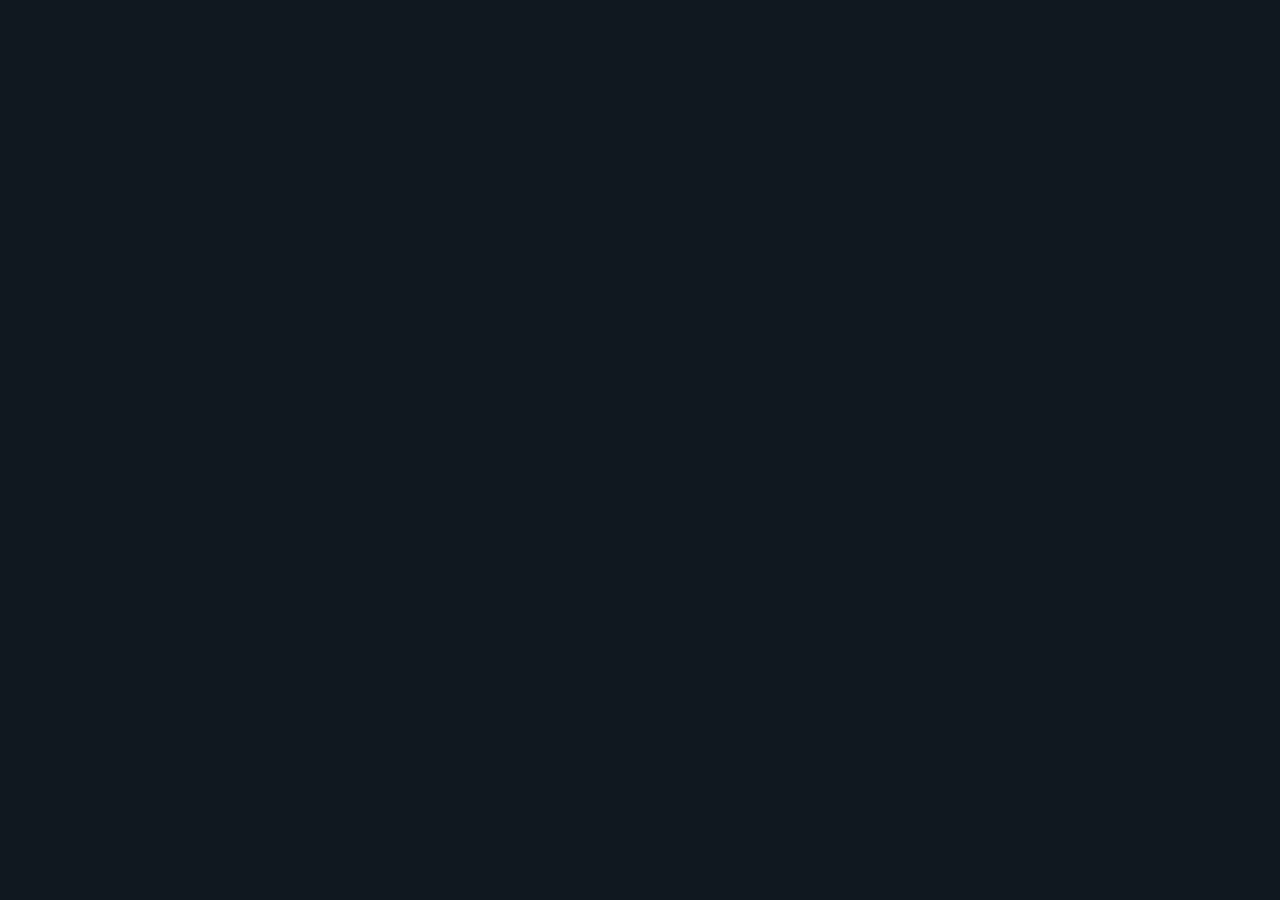
==== minecraft.html @ 402e96be "Create minecraft.html" ====
<!DOCTYPE html>
<html lang="pt-BR">
<head>
<meta charset="UTF-8">
<meta name="viewport" content="width=device-width, initial-scale=1.0">
<meta name="description" content="Minecraft Compacto — Versão gratuita, leve e direta para baixar pelo MediaFire. Feita para rodar em qualquer computador.">
<title>Minecraft Compacto — Relíquias do Gil</title>

<style>
:root {
  --verde: #19c37d;
  --laranja: #ff8a24;
  --azul: #2589ff;
  --fundo: #101820;
  --cartao: #192630;
  --texto: #f4f7fa;
  --suave: #b5c2cc;
  --destaque: #facc15;
}

* {
  margin: 0;
  padding: 0;
  box-sizing: border-box;
}

html {
  scroll-behavior: smooth;
}

body {
  font-family: Arial, sans-serif;
  background: var(--fundo);
  color: var(--texto);
  line-height: 1.6;
}

header {
  min-height: 70px;
  padding: 15px 8%;
  display: flex;
  justify-content: space-between;
  align-items: center;
  flex-wrap: wrap;
  gap: 15px;
  background: #101820;
  border-bottom: 1px solid #293944;
  position: relative;
  z-index: 100;
}

.logo {
  font-size: 22px;
  font-weight: bold;
}

.logo span:nth-child(1) { color: var(--verde); }
.logo span:nth-child(2) { color: var(--laranja); }
.logo span:nth-child(3) { color: var(--azul); }

nav a {
  color: white;
  text-decoration: none;
  margin-left: 20px;
  font-size: 14px;
}

nav a:hover {
  color: var(--verde);
}

.voltar {
  display: inline-block;
  color: var(--azul);
  text-decoration: none;
  margin-bottom: 20px;
  font-weight: bold;
}

.voltar:hover {
  color: var(--verde);
}

.conteudo-pagina {
  padding: 40px 8%;
  max-width: 1000px;
  margin: 0 auto;
}

.capa-minecraft {
  height: 480px;
  min-height: 380px;
  position: relative;
  overflow: hidden;
  border-radius: 13px;
  margin-bottom: 40px;
  border: 2px solid #30414d;
}

.slides-minecraft {
  position: absolute;
  inset: 0;
  z-index: 1;
}

.slide-mc {
  position: absolute;
  inset: 0;
  background-size: cover;
  background-position: center;
  opacity: 0;
  transition: opacity 0.9s ease-in-out;
  display: flex;
  align-items: center;
  justify-content: center;
  text-align: center;
  padding: 30px;
}

.slide-mc.ativo {
  opacity: 1;
}

.conteudo-slide {
  max-width: 750px;
}

.slide-mc h2 {
  font-size: clamp(26px, 5vw, 46px);
  margin-bottom: 20px;
  text-shadow: 0 2px 10px rgba(0,0,0,0.5);
}

.slide-mc h2 span {
  color: var(--destaque);
}

.slide-mc p {
  font-size: 18px;
  line-height: 1.9;
  text-shadow: 0 1px 5px rgba(0,0,0,0.5);
}

/* Slide 1 */
.slide-mc:nth-child(1) {
  background: linear-gradient(135deg, #1e40af 0%, #166534 50%, #b45309 100%);
}

/* Slide 2 */
.slide-mc:nth-child(2) {
  background: linear-gradient(135deg, #15803d 0%, #1e40af 50%, #b45309 100%);
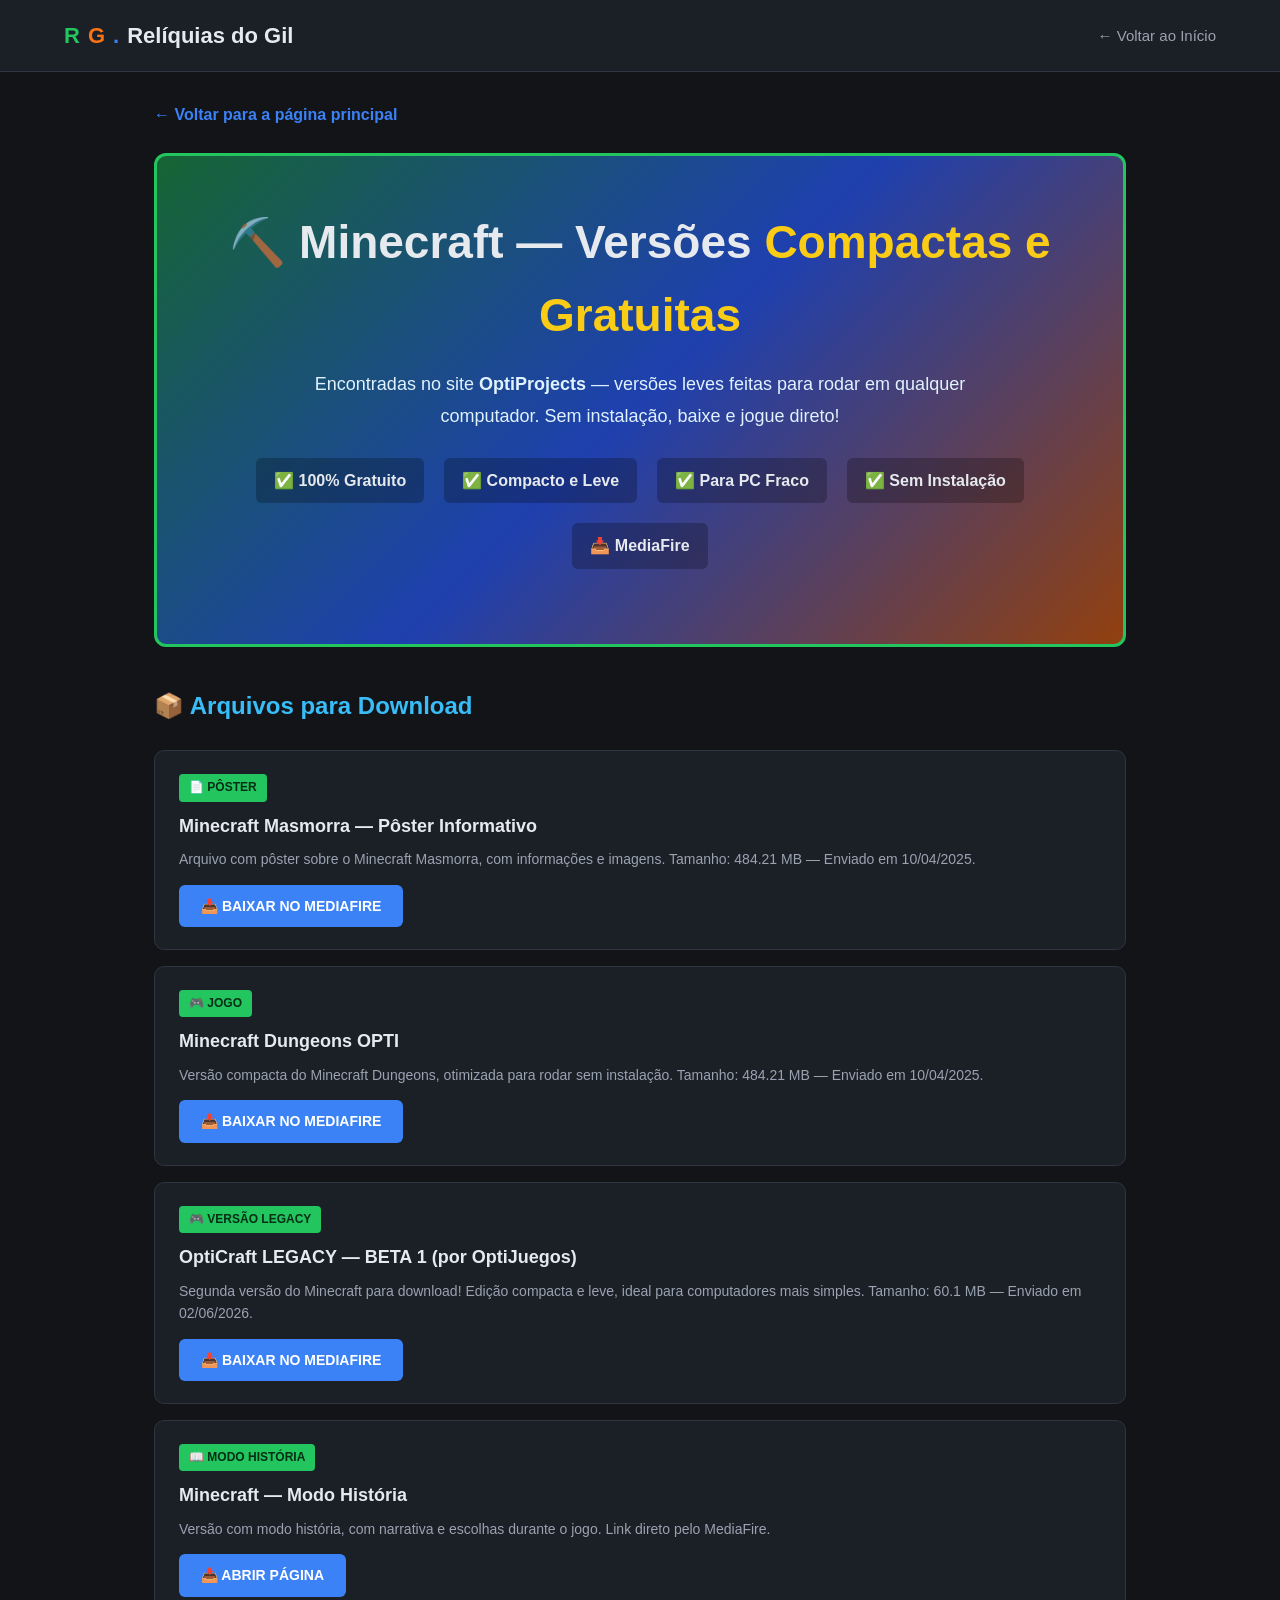
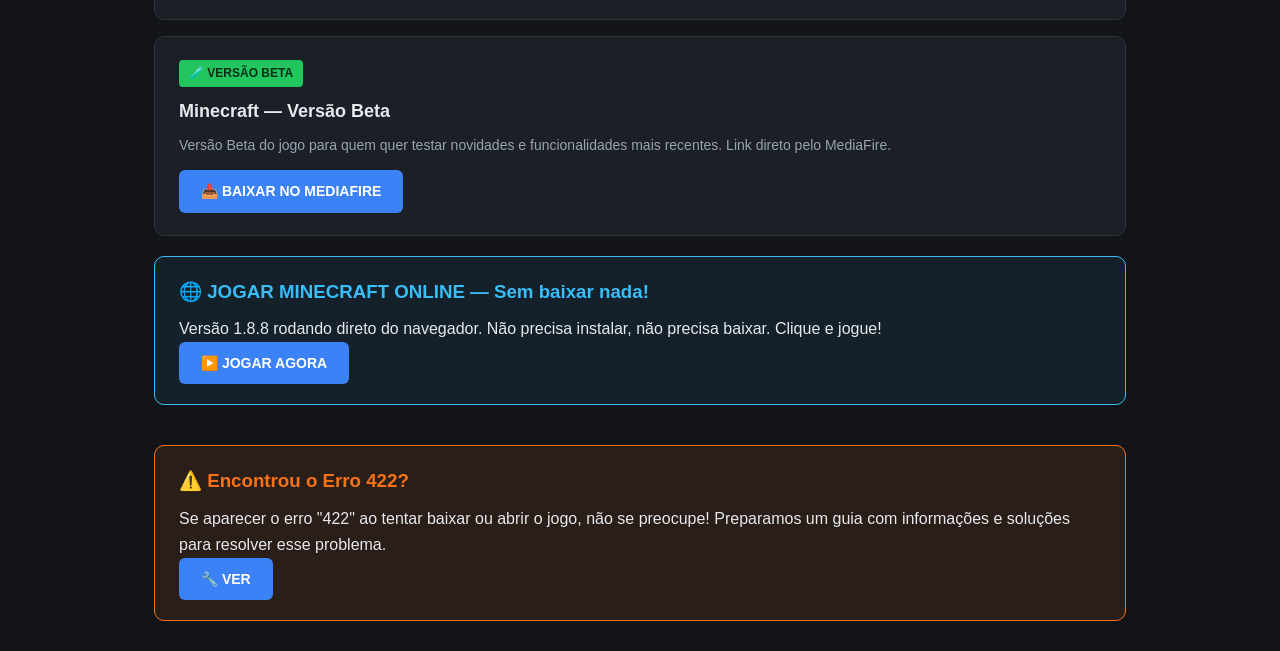
==== commit 1d4b9d48: "Update minecraft.html" ====
--- a/minecraft.html
+++ b/minecraft.html
@@ -3,19 +3,22 @@
 <head>
 <meta charset="UTF-8">
 <meta name="viewport" content="width=device-width, initial-scale=1.0">
-<meta name="description" content="Minecraft Compacto — Versão gratuita, leve e direta para baixar pelo MediaFire. Feita para rodar em qualquer computador.">
-<title>Minecraft Compacto — Relíquias do Gil</title>
+<meta name="description" content="Versões gratuitas e compactas do Minecraft — para PC fraco, sem instalação, download direto pelo MediaFire.">
+<title>Minecraft — Relíquias do Gil</title>
 
 <style>
 :root {
-  --verde: #19c37d;
-  --laranja: #ff8a24;
-  --azul: #2589ff;
-  --fundo: #101820;
-  --cartao: #192630;
-  --texto: #f4f7fa;
-  --suave: #b5c2cc;
-  --destaque: #facc15;
+  --fundo: #121418;
+  --fundo-card: #1b1f26;
+  --fundo-destaque: #242933;
+  --texto: #e6e9ed;
+  --texto-suave: #9aa3b2;
+  --verde: #22c55e;
+  --laranja: #f97316;
+  --azul: #3b82f6;
+  --borda: #2e3440;
+  --destaque: #38bdf8;
+  --destaque-amarelo: #facc15;
 }
 
 * {
@@ -24,34 +27,43 @@
   box-sizing: border-box;
 }
 
-html {
-  scroll-behavior: smooth;
-}
-
 body {
-  font-family: Arial, sans-serif;
+  font-family: 'Segoe UI', Tahoma, Geneva, Verdana, sans-serif;
   background: var(--fundo);
   color: var(--texto);
   line-height: 1.6;
 }
 
+a {
+  text-decoration: none;
+  color: inherit;
+}
+
 header {
-  min-height: 70px;
-  padding: 15px 8%;
+  background: var(--fundo-card);
+  border-bottom: 1px solid var(--borda);
+  padding: 18px 5%;
+  position: sticky;
+  top: 0;
+  z-index: 100;
+}
+
+.cabecalho-conteudo {
+  max-width: 1200px;
+  margin: 0 auto;
   display: flex;
   justify-content: space-between;
   align-items: center;
   flex-wrap: wrap;
   gap: 15px;
-  background: #101820;
-  border-bottom: 1px solid #293944;
-  position: relative;
-  z-index: 100;
 }
 
 .logo {
   font-size: 22px;
   font-weight: bold;
+  display: flex;
+  align-items: center;
+  gap: 8px;
 }
 
 .logo span:nth-child(1) { color: var(--verde); }
@@ -59,10 +71,10 @@
 .logo span:nth-child(3) { color: var(--azul); }
 
 nav a {
-  color: white;
-  text-decoration: none;
-  margin-left: 20px;
-  font-size: 14px;
+  color: var(--texto-suave);
+  margin-left: 22px;
+  font-size: 15px;
+  transition: color 0.2s;
 }
 
 nav a:hover {
@@ -72,8 +84,7 @@
 .voltar {
   display: inline-block;
   color: var(--azul);
-  text-decoration: none;
-  margin-bottom: 20px;
+  margin-bottom: 25px;
   font-weight: bold;
 }
 
@@ -81,71 +92,237 @@
   color: var(--verde);
 }
 
-.conteudo-pagina {
-  padding: 40px 8%;
-  max-width: 1000px;
+main {
+  max-width: 1100px;
   margin: 0 auto;
+  padding: 30px 5%;
 }
 
 .capa-minecraft {
-  height: 480px;
-  min-height: 380px;
-  position: relative;
-  overflow: hidden;
-  border-radius: 13px;
+  background: linear-gradient(135deg, #166534 0%, #1e40af 50%, #92400e 100%);
+  border-radius: 12px;
+  padding: 50px 30px;
+  text-align: center;
   margin-bottom: 40px;
-  border: 2px solid #30414d;
-}
-
-.slides-minecraft {
-  position: absolute;
-  inset: 0;
-  z-index: 1;
-}
-
-.slide-mc {
-  position: absolute;
-  inset: 0;
-  background-size: cover;
-  background-position: center;
-  opacity: 0;
-  transition: opacity 0.9s ease-in-out;
+  border: 3px solid var(--verde);
+}
+
+.capa-minecraft h1 {
+  font-size: clamp(28px, 5vw, 46px);
+  margin-bottom: 15px;
+}
+
+.capa-minecraft h1 span {
+  color: var(--destaque-amarelo);
+}
+
+.capa-minecraft p {
+  font-size: 18px;
+  max-width: 700px;
+  margin: 0 auto;
+  line-height: 1.8;
+  color: #e0f2fe;
+}
+
+.destaques-info {
   display: flex;
-  align-items: center;
   justify-content: center;
+  flex-wrap: wrap;
+  gap: 20px;
+  margin: 25px 0;
+}
+
+.info-item {
+  background: rgba(0,0,0,0.25);
+  padding: 10px 18px;
+  border-radius: 6px;
+  font-weight: 600;
+}
+
+.lista-downloads h2 {
+  font-size: 24px;
+  margin-bottom: 25px;
+  color: var(--destaque);
+}
+
+.item-download {
+  background: var(--fundo-card);
+  border: 1px solid var(--borda);
+  border-radius: 10px;
+  padding: 22px 24px;
+  margin-bottom: 16px;
+  transition: all 0.25s ease;
+}
+
+.item-download:hover {
+  border-color: var(--verde);
+  background: var(--fundo-destaque);
+}
+
+.etiqueta-versao {
+  display: inline-block;
+  background: var(--verde);
+  color: #052e15;
+  font-size: 12px;
+  font-weight: bold;
+  padding: 4px 10px;
+  border-radius: 4px;
+  margin-bottom: 10px;
+}
+
+.item-download h3 {
+  font-size: 18px;
+  margin-bottom: 8px;
+  color: var(--texto);
+}
+
+.item-download p {
+  color: var(--texto-suave);
+  font-size: 14px;
+  margin-bottom: 14px;
+  line-height: 1.6;
+}
+
+.botao-mediafire {
+  display: inline-block;
+  background: var(--azul);
+  color: white;
+  padding: 10px 22px;
+  border-radius: 6px;
+  font-weight: bold;
+  font-size: 14px;
+  transition: background 0.2s;
+}
+
+.botao-mediafire:hover {
+  background: var(--verde);
+  color: #000;
+}
+
+.aviso-erro {
+  background: rgba(249, 115, 22, 0.1);
+  border: 1px solid var(--laranja);
+  border-radius: 10px;
+  padding: 20px 24px;
+  margin-top: 40px;
+}
+
+.aviso-erro h3 {
+  color: var(--laranja);
+  margin-bottom: 10px;
+}
+
+.jogo-online {
+  background: rgba(56, 189, 248, 0.08);
+  border: 1px solid var(--destaque);
+  border-radius: 10px;
+  padding: 20px 24px;
+  margin-top: 20px;
+}
+
+.jogo-online h3 {
+  color: var(--destaque);
+  margin-bottom: 10px;
+}
+
+footer {
   text-align: center;
-  padding: 30px;
-}
-
-.slide-mc.ativo {
-  opacity: 1;
-}
-
-.conteudo-slide {
-  max-width: 750px;
-}
-
-.slide-mc h2 {
-  font-size: clamp(26px, 5vw, 46px);
-  margin-bottom: 20px;
-  text-shadow: 0 2px 10px rgba(0,0,0,0.5);
-}
-
-.slide-mc h2 span {
-  color: var(--destaque);
-}
-
-.slide-mc p {
-  font-size: 18px;
-  line-height: 1.9;
-  text-shadow: 0 1px 5px rgba(0,0,0,0.5);
-}
-
-/* Slide 1 */
-.slide-mc:nth-child(1) {
-  background: linear-gradient(135deg, #1e40af 0%, #166534 50%, #b45309 100%);
-}
-
-/* Slide 2 */
-.slide-mc:nth-child(2) {
-  background: linear-gradient(135deg, #15803d 0%, #1e40af 50%, #b45309 100%);
+  padding: 30px 20px;
+  border-top: 1px solid var(--borda);
+  color: var(--texto-suave);
+  font-size: 13px;
+  margin-top: 50px;
+}
+
+footer strong {
+  color: var(--verde);
+}
+</style>
+</head>
+<body>
+
+<header>
+  <div class="cabecalho-conteudo">
+    <a href="index.html" class="logo">
+      <span>R</span><span>G</span><span>.</span>
+      Relíquias do Gil
+    </a>
+    <nav>
+      <a href="index.html">← Voltar ao Início</a>
+    </nav>
+  </div>
+</header>
+
+<main>
+  <a href="index.html" class="voltar">← Voltar para a página principal</a>
+
+  <!-- CAPA PRINCIPAL -->
+  <section class="capa-minecraft">
+    <h1>⛏️ Minecraft — Versões <span>Compactas e Gratuitas</span></h1>
+    <p>Encontradas no site <strong>OptiProjects</strong> — versões leves feitas para rodar em qualquer computador. Sem instalação, baixe e jogue direto!</p>
+    
+    <div class="destaques-info">
+      <span class="info-item">✅ 100% Gratuito</span>
+      <span class="info-item">✅ Compacto e Leve</span>
+      <span class="info-item">✅ Para PC Fraco</span>
+      <span class="info-item">✅ Sem Instalação</span>
+      <span class="info-item">📥 MediaFire</span>
+    </div>
+  </section>
+
+  <!-- LISTA DE DOWNLOADS -->
+  <section class="lista-downloads">
+    <h2>📦 Arquivos para Download</h2>
+
+    <!-- 1. POSTER MINECRAFT MASMMORRA -->
+    <div class="item-download">
+      <span class="etiqueta-versao">📄 PÔSTER</span>
+      <h3>Minecraft Masmorra — Pôster Informativo</h3>
+      <p>Arquivo com pôster sobre o Minecraft Masmorra, com informações e imagens. Tamanho: 484.21 MB — Enviado em 10/04/2025.</p>
+      <a href="https://www.mediafire.com/file/7dh9yiuc0eh729q" target="_blank" rel="noopener noreferrer" class="botao-mediafire">📥 BAIXAR NO MEDIAFIRE</a>
+    </div>
+
+    <!-- 2. MINECRAFT DUNGEONS OPTI -->
+    <div class="item-download">
+      <span class="etiqueta-versao">🎮 JOGO</span>
+      <h3>Minecraft Dungeons OPTI</h3>
+      <p>Versão compacta do Minecraft Dungeons, otimizada para rodar sem instalação. Tamanho: 484.21 MB — Enviado em 10/04/2025.</p>
+      <a href="https://www.mediafire.com/file/7dh9yiuc0eh729q" target="_blank" rel="noopener noreferrer" class="botao-mediafire">📥 BAIXAR NO MEDIAFIRE</a>
+    </div>
+
+    <!-- 3. OPTICRAFT LEGACY -->
+    <div class="item-download">
+      <span class="etiqueta-versao">🎮 VERSÃO LEGACY</span>
+      <h3>OptiCraft LEGACY — BETA 1 (por OptiJuegos)</h3>
+      <p>Segunda versão do Minecraft para download! Edição compacta e leve, ideal para computadores mais simples. Tamanho: 60.1 MB — Enviado em 02/06/2026.</p>
+      <a href="https://www.mediafire.com/file/98uq9p9b0ebxvqb" target="_blank" rel="noopener noreferrer" class="botao-mediafire">📥 BAIXAR NO MEDIAFIRE</a>
+    </div>
+
+    <!-- 4. MINECRAFT MODO HISTÓRIA -->
+    <div class="item-download">
+      <span class="etiqueta-versao">📖 MODO HISTÓRIA</span>
+      <h3>Minecraft — Modo História</h3>
+      <p>Versão com modo história, com narrativa e escolhas durante o jogo. Link direto pelo MediaFire.</p>
+      <a href="https://www.mediafire.com/file/q4xppx51iu7pzpu?action=check" target="_blank" rel="noopener noreferrer" class="botao-mediafire">📥 ABRIR PÁGINA</a>
+    </div>
+
+    <!-- 5. MINECRAFT BETA -->
+    <div class="item-download">
+      <span class="etiqueta-versao">🧪 VERSÃO BETA</span>
+      <h3>Minecraft — Versão Beta</h3>
+      <p>Versão Beta do jogo para quem quer testar novidades e funcionalidades mais recentes. Link direto pelo MediaFire.</p>
+      <a href="https://www.mediafire.com/file/y3wwdi928c7i78u" target="_blank" rel="noopener noreferrer" class="botao-mediafire">📥 BAIXAR NO MEDIAFIRE</a>
+    </div>
+
+    <!-- 6. JOGAR ONLINE -->
+    <div class="jogo-online">
+      <h3>🌐 JOGAR MINECRAFT ONLINE — Sem baixar nada!</h3>
+      <p>Versão 1.8.8 rodando direto do navegador. Não precisa instalar, não precisa baixar. Clique e jogue!</p>
+      <a href="https://eaglercraft.com/play?version=1.8.8" target="_blank" rel="noopener noreferrer" class="botao-mediafire">▶️ JOGAR AGORA</a>
+    </div>
+
+    <!-- 7. CORREÇÃO ERRO 422 -->
+    <div class="aviso-erro">
+      <h3>⚠️ Encontrou o Erro 422?</h3>
+      <p>Se aparecer o erro "422" ao tentar baixar ou abrir o jogo, não se preocupe! Preparamos um guia com informações e soluções para resolver esse problema.</p>
+      <a href="https://www.mediafire.com/file/dpto1teqdgbffvx" target="_blank" rel="noopener noreferrer" class="botao-mediafire">🔧 VER
